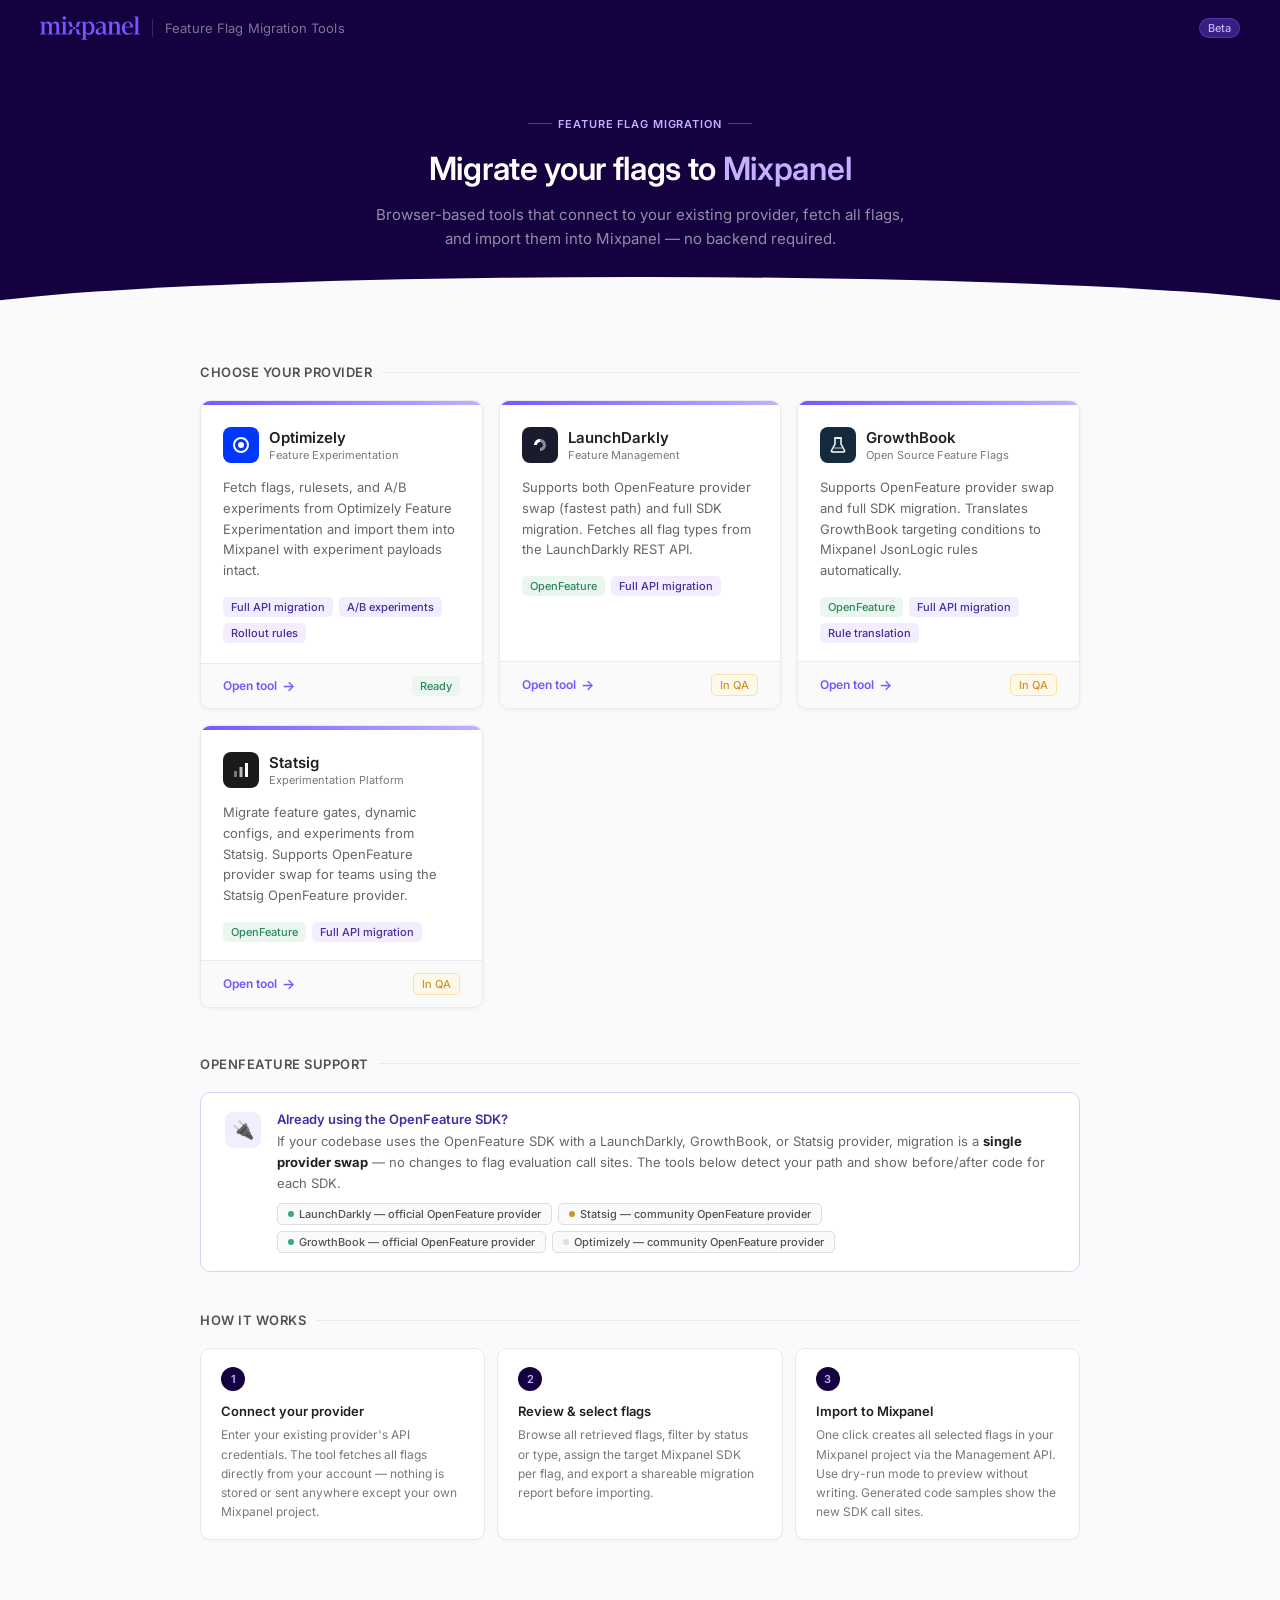
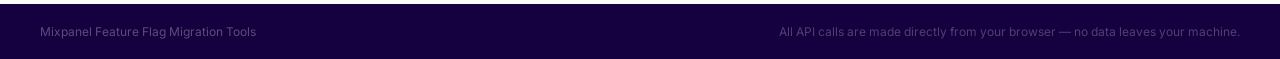
==== index.html @ 2861303f "updated index.html" ====
<!DOCTYPE html>
<html lang="en">
<head>
<meta charset="UTF-8"/>
<meta name="viewport" content="width=device-width, initial-scale=1.0"/>
<title>Mixpanel Migration Tools</title>
<link rel="icon" type="image/svg+xml" href="data:image/svg+xml,%3Csvg%20width%3D%22140%22%20height%3D%22140%22%20viewBox%3D%220%200%20140%20140%22%20fill%3D%22none%22%20xmlns%3D%22http%3A//www.w3.org/2000/svg%22%3E%3Cpath%20d%3D%22M48.0089%2061.4121H61.3939C58.0516%2059.3212%2056.8002%2056.3908%2055.1212%2050.9576L50.0998%2032.3454C47.803%2023.9817%2045.918%2020.0059%2036.7149%2020.0059H17.4849V25.0272H20.2094C25.8485%2025.0272%2026.4821%2027.1181%2028.1612%2033.3908L32.5489%2049.7062C34.8457%2057.658%2038.4098%2061.4121%2048.0247%2061.4121H48.0089ZM78.9765%2061.4121H92.3456C101.961%2061.4121%20105.303%2057.6422%20107.616%2049.7062L112.003%2033.3908C113.682%2027.1181%20114.506%2025.0272%20119.955%2025.0272H122.68V20.0059H103.655C94.2464%2020.0059%2092.3614%2023.7758%2090.2705%2032.3454L85.2492%2050.9576C83.5701%2056.5967%2082.3188%2059.3212%2078.9765%2061.4121ZM61.3939%2078.963H78.977L78.9765%2061.4121H61.3939V78.963ZM17.4849%20120.369H36.7149C45.918%20120.369%2047.803%20116.393%2050.0998%20108.03L55.1212%2089.4176C56.8002%2083.9844%2058.0516%2081.054%2061.3939%2078.963H48.0089C38.3939%2078.963%2034.8299%2082.733%2032.533%2090.6689L28.1453%20106.984C26.4663%20113.257%2025.8485%20115.348%2020.1935%20115.348H17.4849V120.369ZM103.624%20120.369H122.648V115.348H119.923C114.49%20115.348%20113.651%20113.257%20111.972%20106.984L107.584%2090.6689C105.287%2082.7172%20101.945%2078.963%2092.3139%2078.963H78.977C82.3193%2081.054%2083.5226%2083.7785%2085.2017%2089.4176L90.223%20108.03C92.3139%20116.599%2094.1989%20120.369%20103.608%20120.369H103.624Z%22%20fill%3D%22%237856FF%22/%3E%3C/svg%3E"/>
<style>
  @import url('https://fonts.googleapis.com/css2?family=Inter:wght@400;500;600&display=swap');

  :root {
    --purple-01: #F2EEFF; --purple-02: #DAD0FF; --purple-03: #C1B1FF;
    --purple-05: #9074FF; --purple-06: #7856FF; --purple-07: #5F41CF;
    --purple-08: #472BA0; --purple-09: #2E1670; --purple-10: #150040;
    --gray-01: #FAFAFA; --gray-02: #F4F4F4; --gray-03: #EAEAEA;
    --gray-04: #DFDFDF; --gray-08: #797979; --gray-09: #515151; --gray-10: #1F2023;
    --grass-01: #EBF6F1; --grass-06: #3BA974; --grass-07: #2C885C;
    --text-primary: #1F2023; --text-secondary: rgba(0,0,0,0.60); --text-muted: #797979;
    --surface: #FFFFFF; --border: #EAEAEA; --border-strong: #DFDFDF;
    --radius: 10px; --radius-sm: 6px;
    --font: 'Inter', system-ui, sans-serif;
  }

  * { box-sizing: border-box; margin: 0; padding: 0; }
  body {
    font-family: var(--font);
    background: var(--gray-01);
    color: var(--text-primary);
    min-height: 100vh;
    display: flex;
    flex-direction: column;
  }

  /* ── Top nav ── */
  .topnav {
    background: var(--purple-10);
    padding: 0 40px;
    height: 56px;
    display: flex;
    align-items: center;
    justify-content: space-between;
    flex-shrink: 0;
  }
  .topnav-left { display: flex; align-items: center; gap: 12px; }
  .topnav-wordmark { display: block; }
  .topnav-divider { width: 1px; height: 18px; background: rgba(255,255,255,0.15); }
  .topnav-label { font-size: 13px; color: rgba(255,255,255,0.45); font-weight: 400; letter-spacing: 0.01em; }
  .topnav-badge {
    font-size: 11px; font-weight: 500;
    background: rgba(120,86,255,0.35);
    color: var(--purple-03);
    padding: 2px 8px; border-radius: 20px;
    border: 1px solid rgba(120,86,255,0.4);
  }

  /* ── Hero ── */
  .hero {
    background: var(--purple-10);
    padding: 52px 40px 64px;
    position: relative;
    overflow: hidden;
  }
  .hero::after {
    content: '';
    position: absolute;
    bottom: -1px; left: 0; right: 0;
    height: 40px;
    background: var(--gray-01);
    clip-path: ellipse(55% 100% at 50% 100%);
  }
  .hero-inner { max-width: 720px; margin: 0 auto; text-align: center; position: relative; z-index: 1; }
  .hero-eyebrow {
    display: inline-flex; align-items: center; gap: 6px;
    font-size: 11px; font-weight: 600; letter-spacing: 0.08em; text-transform: uppercase;
    color: var(--purple-03); margin-bottom: 18px;
  }
  .hero-eyebrow::before, .hero-eyebrow::after {
    content: ''; display: block; width: 24px; height: 1px; background: rgba(193,177,255,0.35);
  }
  .hero-title {
    font-size: 32px; font-weight: 600; line-height: 1.25;
    color: #fff; margin-bottom: 14px; letter-spacing: -0.01em;
  }
  .hero-title span { color: var(--purple-03); }
  .hero-sub {
    font-size: 15px; color: rgba(255,255,255,0.55); line-height: 1.65; max-width: 540px; margin: 0 auto;
  }

  /* ── Main content ── */
  .content {
    flex: 1;
    padding: 48px 40px 64px;
    max-width: 960px;
    margin: 0 auto;
    width: 100%;
  }

  /* ── Section header ── */
  .section-header {
    display: flex; align-items: center; gap: 10px;
    margin-bottom: 20px;
  }
  .section-title { font-size: 13px; font-weight: 600; color: var(--gray-09); letter-spacing: 0.04em; text-transform: uppercase; }
  .section-line { flex: 1; height: 1px; background: var(--border); }

  /* ── Tool cards grid ── */
  .tools-grid {
    display: grid;
    grid-template-columns: repeat(auto-fill, minmax(280px, 1fr));
    gap: 16px;
    margin-bottom: 48px;
  }

  .tool-card {
    background: var(--surface);
    border: 1px solid var(--border);
    border-radius: var(--radius);
    overflow: hidden;
    box-shadow: 0 1px 4px rgba(0,0,0,0.05);
    display: flex;
    flex-direction: column;
    transition: box-shadow 0.15s, border-color 0.15s, transform 0.15s;
    text-decoration: none;
    color: inherit;
    position: relative;
  }
  .tool-card:not(.coming-soon):hover {
    box-shadow: 0 4px 16px rgba(120,86,255,0.12), 0 1px 4px rgba(0,0,0,0.06);
    border-color: var(--purple-03);
    transform: translateY(-2px);
  }
  .tool-card.coming-soon { opacity: 0.6; cursor: default; }

  .tool-card-accent {
    height: 4px;
    background: linear-gradient(90deg, var(--purple-06), var(--purple-03));
  }
  .tool-card.coming-soon .tool-card-accent {
    background: var(--gray-03);
  }

  .tool-card-body { padding: 22px 22px 18px; flex: 1; }

  .tool-card-provider {
    display: flex; align-items: center; gap: 10px; margin-bottom: 14px;
  }
  .provider-logo {
    width: 36px; height: 36px; border-radius: 8px;
    display: flex; align-items: center; justify-content: center;
    font-size: 18px; flex-shrink: 0;
  }
  .provider-logo.ld   { background: #1B1B2E; }
  .provider-logo.opt  { background: #0037FF; }
  .provider-logo.stat { background: #1A1A1A; }
  .provider-logo.gb   { background: #162A3E; }

  .provider-name { font-size: 15px; font-weight: 600; color: var(--gray-10); }
  .provider-type { font-size: 11px; color: var(--text-muted); margin-top: 1px; }

  .tool-card-desc {
    font-size: 13px; color: var(--text-secondary); line-height: 1.6; margin-bottom: 16px;
  }

  .tool-card-tags { display: flex; flex-wrap: wrap; gap: 6px; }
  .tag {
    font-size: 11px; font-weight: 500;
    padding: 3px 8px; border-radius: 5px;
  }
  .tag-of  { background: var(--grass-01); color: var(--grass-07); }
  .tag-api { background: var(--purple-01); color: var(--purple-08); }
  .tag-soon { background: var(--gray-02); color: var(--gray-08); border: 1px solid var(--border); }

  .tool-card-footer {
    padding: 12px 22px;
    border-top: 1px solid var(--border);
    display: flex; align-items: center; justify-content: space-between;
    background: var(--gray-01);
  }
  .tool-card-cta {
    font-size: 12px; font-weight: 600;
    color: var(--purple-06);
    display: flex; align-items: center; gap: 5px;
    transition: gap 0.13s;
  }
  .tool-card:not(.coming-soon):hover .tool-card-cta { gap: 8px; }
  .tool-card-cta-arrow { font-size: 14px; }
  .tool-card-status {
    font-size: 11px; font-weight: 500;
    padding: 3px 8px; border-radius: 5px;
  }
  .status-ready    { background: var(--grass-01); color: var(--grass-07); }
  .status-soon     { background: var(--gray-02); color: var(--gray-08); border: 1px solid var(--border); }
  .status-qa       { background: #FEF8EB; color: #CA9430; border: 1px solid #FCE0A5; }

  /* ── OpenFeature info strip ── */
  .of-strip {
    background: var(--surface);
    border: 1px solid var(--purple-02);
    border-radius: var(--radius);
    padding: 18px 24px;
    display: flex;
    align-items: flex-start;
    gap: 16px;
    margin-bottom: 48px;
  }
  .of-strip-icon {
    width: 36px; height: 36px; border-radius: 8px;
    background: var(--purple-01); display: flex; align-items: center;
    justify-content: center; font-size: 18px; flex-shrink: 0; margin-top: 1px;
  }
  .of-strip-body { flex: 1; }
  .of-strip-title { font-size: 13px; font-weight: 600; color: var(--purple-08); margin-bottom: 4px; }
  .of-strip-text  { font-size: 13px; color: var(--text-secondary); line-height: 1.6; }
  .of-strip-text strong { color: var(--text-primary); }
  .of-providers { display: flex; gap: 6px; margin-top: 10px; flex-wrap: wrap; }
  .of-pill {
    font-size: 11px; font-weight: 500; padding: 3px 10px; border-radius: 5px;
    border: 1px solid var(--border-strong); color: var(--gray-09); background: var(--gray-01);
    display: flex; align-items: center; gap: 5px;
  }
  .of-pill .dot { width: 6px; height: 6px; border-radius: 50%; }
  .of-pill .dot.green  { background: var(--grass-06); }
  .of-pill .dot.amber  { background: #CA9430; }
  .of-pill .dot.gray   { background: var(--gray-04); }

  /* ── How it works ── */
  .how-grid { display: grid; grid-template-columns: repeat(3, 1fr); gap: 12px; }
  .how-step {
    background: var(--surface); border: 1px solid var(--border);
    border-radius: var(--radius); padding: 18px 20px;
    box-shadow: 0 1px 3px rgba(0,0,0,0.03);
  }
  .how-num {
    width: 24px; height: 24px; border-radius: 50%;
    background: var(--purple-10); color: var(--purple-03);
    font-size: 11px; font-weight: 600;
    display: flex; align-items: center; justify-content: center;
    margin-bottom: 12px;
  }
  .how-title { font-size: 13px; font-weight: 600; color: var(--gray-10); margin-bottom: 6px; }
  .how-desc  { font-size: 12px; color: var(--text-muted); line-height: 1.6; }

  /* ── Footer ── */
  .footer {
    background: var(--purple-10);
    padding: 20px 40px;
    display: flex; align-items: center; justify-content: space-between;
    flex-shrink: 0;
  }
  .footer-left { font-size: 12px; color: rgba(255,255,255,0.3); }
  .footer-right { font-size: 12px; color: rgba(255,255,255,0.25); }
</style>
</head>
<body>

<!-- ── Top nav ── -->
<header class="topnav">
  <div class="topnav-left">
    <svg class="topnav-wordmark" width="100" height="24" viewBox="0 0 400 95" fill="none" xmlns="http://www.w3.org/2000/svg">
      <path d="M0 73.4531H23.9775V70.905H22.1769C18.6724 70.905 17.8284 69.9485 17.8284 66.452V34.8384C20.2719 30.6988 23.5595 28.0462 27.6991 28.0462C32.8997 28.0462 36.0827 31.8643 36.0827 39.0825V66.46C36.0827 69.9646 35.2307 70.9131 31.8386 70.9131H29.9256V73.4611H53.3725V70.9131H51.6765C48.1719 70.9131 47.3279 69.9565 47.3279 66.46V37.9089C47.3279 36.9524 47.3279 35.9959 47.2234 35.0474C49.5545 30.8033 53.0591 28.0462 57.1986 28.0462C62.3993 28.0462 65.5823 31.8643 65.5823 39.0825V66.46C65.5823 69.9646 64.7303 70.9131 61.3382 70.9131H59.4252V73.4611H82.8721V70.9131H81.2806C77.6715 70.9131 76.8275 69.9565 76.8275 66.46V37.9089C76.8275 27.1942 70.7829 21.2541 61.9732 21.2541C55.3981 21.2541 49.667 24.8632 46.5884 32.0733C44.7879 25.0722 39.4828 21.2541 32.4737 21.2541C26.212 21.2541 20.8024 24.6461 17.8284 31.4383V22.5241H0V25.0722H2.12204C5.73112 25.0722 6.57511 26.0287 6.57511 29.5252V66.452C6.57511 69.9565 5.72308 70.905 2.12204 70.905H0V73.4531ZM96.9789 14.0359C100.797 14.0359 103.98 10.8529 103.98 7.03482C103.98 3.21675 100.797 0.0336914 96.9789 0.0336914C93.1608 0.0336914 89.9777 3.21675 89.9777 7.03482C89.9777 10.8529 93.1608 14.0359 96.9789 14.0359ZM85.0987 73.4531H108.65V70.905H107.059C103.554 70.905 102.71 69.9485 102.71 66.452V22.5241H84.8816V25.0722H87.0037C90.6127 25.0722 91.4567 26.0287 91.4567 29.5252V66.452C91.4567 69.9565 90.6047 70.905 87.0037 70.905H85.0906V73.4531H85.0987ZM125.843 43.5355H132.636C130.94 42.4745 130.305 40.9875 129.453 38.2304L126.904 28.7857C125.739 24.5417 124.782 22.5241 120.112 22.5241H110.354V25.0722H111.737C114.598 25.0722 114.92 26.1332 115.772 29.3162L117.998 37.5954C119.164 41.6305 120.972 43.5355 125.851 43.5355H125.843ZM141.55 43.5355H148.342C153.221 43.5355 154.917 41.6225 156.091 37.5954L158.317 29.3162C159.169 26.1332 159.587 25.0722 162.352 25.0722H163.735V22.5241H154.081C149.306 22.5241 148.35 24.4372 147.289 28.7857L144.741 38.2304C143.889 41.092 143.246 42.4745 141.55 43.5355ZM132.636 52.4497H141.55V43.5355H132.636V52.4497ZM110.354 73.4611H120.112C124.782 73.4611 125.739 71.4436 126.904 67.1995L129.453 57.7548C130.305 54.9978 130.94 53.5107 132.636 52.4497H125.843C120.964 52.4497 119.156 54.3628 117.99 58.3898L115.764 66.669C114.912 69.852 114.598 70.9131 111.729 70.9131H110.346V73.4611H110.354ZM154.065 73.4611H163.719V70.9131H162.336C159.579 70.9131 159.153 69.852 158.301 66.669L156.074 58.3898C154.909 54.3547 153.213 52.4497 148.326 52.4497H141.55C143.246 53.5107 143.865 54.8933 144.717 57.7548L147.265 67.1995C148.326 71.5481 149.282 73.4611 154.057 73.4611H154.065ZM165.101 94.6815H189.714V92.1335H187.166C183.774 92.1335 182.922 91.1769 182.922 87.6804V67.4165C186 71.9821 191.201 74.7392 197.35 74.7392C208.917 74.7392 218.144 64.555 218.144 46.9437C218.144 31.0283 209.447 21.2702 198.194 21.2702C191.619 21.2702 186.097 25.0882 182.913 31.8804V22.5402H165.085V25.0882H167.207C170.712 25.0882 171.66 26.0448 171.66 29.5413V87.6724C171.66 91.1769 170.704 92.1254 167.207 92.1254H165.085V94.6735L165.101 94.6815ZM194.175 27.8372C201.071 27.8372 206.698 34.3079 206.698 47.1446C206.698 61.1469 201.497 68.791 194.392 68.791C189.826 68.791 185.799 66.3475 182.93 62.1034V35.7869C185.687 30.5863 189.617 27.8292 194.175 27.8292V27.8372ZM234.92 74.5221C241.816 74.5221 247.33 71.2346 251.47 63.8074V64.973C251.47 71.3391 255.505 74.0961 262.185 74.0961C264.202 74.0961 266.75 73.8871 268.446 73.3566V70.7041C267.594 70.9131 266.959 71.0256 266.324 71.0256C263.672 71.0256 262.82 69.4341 262.82 66.886V39.7175C262.82 27.1942 255.818 21.2541 244.043 21.2541C236.19 21.2541 228.553 24.8632 223.674 28.6812L225.37 31.6553C230.466 28.1507 235.45 26.1412 240.86 26.1412C247.861 26.1412 251.47 29.9593 251.47 38.8735V41.2045L238.416 46.3006C226.536 51.1797 222.179 55.7453 222.179 62.6419C222.179 69.5386 227.058 74.5221 234.912 74.5221H234.92ZM233.328 59.8768C233.328 54.5717 236.407 50.7537 242.668 47.9966L251.478 44.1786V60.7289C248.19 65.2945 244.372 67.947 240.233 67.947C236.093 67.947 233.336 65.0855 233.336 59.8849L233.328 59.8768ZM270.568 73.4611H294.763V70.9131H292.745C289.241 70.9131 288.397 69.9565 288.397 66.46V34.9429C290.84 30.6988 294.441 28.0462 298.685 28.0462C304.199 28.0462 307.704 31.8643 307.704 39.0825V66.46C307.704 69.9646 306.852 70.9131 303.46 70.9131H301.442V73.4611H325.524V70.9131H323.402C319.793 70.9131 318.949 69.9565 318.949 66.46V37.9089C318.949 27.1942 312.583 21.2541 303.564 21.2541C296.989 21.2541 291.467 24.6461 288.389 31.4383V22.5241H270.56V25.0722H272.682C276.291 25.0722 277.135 26.0287 277.135 29.5252V66.452C277.135 69.9565 276.283 70.905 272.682 70.905H270.56V73.4531L270.568 73.4611ZM353.111 74.7311C360.112 74.7311 366.695 71.5481 371.47 67.73L369.878 65.399C365.634 68.4775 360.859 69.8521 356.406 69.8521C345.587 69.8521 339.221 62.2159 339.221 47.3616V45.4486H372.748C372.539 31.1248 363.729 21.3666 350.892 21.3666C338.056 21.3666 327.759 32.9334 327.759 48.2137C327.759 64.981 337.308 74.7392 353.119 74.7392L353.111 74.7311ZM350.989 24.0111C357.355 24.0111 361.277 30.9078 361.92 42.579H339.43C340.387 30.8033 344.84 24.0111 350.997 24.0111H350.989ZM375.071 73.4531H399.683V70.905H397.24C393.735 70.905 392.891 69.9485 392.891 66.452V1.3037H375.063V3.85176H377.185C380.689 3.85176 381.638 4.80828 381.638 8.30483V66.452C381.638 69.9565 380.681 70.905 377.185 70.905H375.063V73.4531H375.071Z" fill="#7856FF"/>
    </svg>
    <div class="topnav-divider"></div>
    <span class="topnav-label">Feature Flag Migration Tools</span>
  </div>
  <span class="topnav-badge">Beta</span>
</header>

<!-- ── Hero ── -->
<section class="hero">
  <div class="hero-inner">
    <div class="hero-eyebrow">Feature Flag Migration</div>
    <h1 class="hero-title">Migrate your flags to <span>Mixpanel</span></h1>
    <p class="hero-sub">Browser-based tools that connect to your existing provider, fetch all flags, and import them into Mixpanel — no backend required.</p>
  </div>
</section>

<!-- ── Content ── -->
<main class="content">

  <!-- Tools -->
  <div class="section-header">
    <span class="section-title">Choose your provider</span>
    <div class="section-line"></div>
  </div>

  <div class="tools-grid">

    <!-- Optimizely -->
    <a class="tool-card" href="./optimizely_mixpanel_migration.html">
      <div class="tool-card-accent"></div>
      <div class="tool-card-body">
        <div class="tool-card-provider">
          <div class="provider-logo opt">
            <svg width="20" height="20" viewBox="0 0 20 20" fill="none"><circle cx="10" cy="10" r="7" stroke="white" stroke-width="2"/><circle cx="10" cy="10" r="3" fill="white"/></svg>
          </div>
          <div>
            <div class="provider-name">Optimizely</div>
            <div class="provider-type">Feature Experimentation</div>
          </div>
        </div>
        <p class="tool-card-desc">Fetch flags, rulesets, and A/B experiments from Optimizely Feature Experimentation and import them into Mixpanel with experiment payloads intact.</p>
        <div class="tool-card-tags">
          <span class="tag tag-api">Full API migration</span>
          <span class="tag tag-api">A/B experiments</span>
          <span class="tag tag-api">Rollout rules</span>
        </div>
      </div>
      <div class="tool-card-footer">
        <span class="tool-card-cta">Open tool <span class="tool-card-cta-arrow">→</span></span>
        <span class="tool-card-status status-ready">Ready</span>
      </div>
    </a>

    <!-- LaunchDarkly -->
    <a class="tool-card" href="./launchdarkly_mixpanel_migration.html">
      <div class="tool-card-accent"></div>
      <div class="tool-card-body">
        <div class="tool-card-provider">
          <div class="provider-logo ld">
            <svg width="20" height="20" viewBox="0 0 20 20" fill="none"><path d="M4 10C4 6.69 6.69 4 10 4V7C8.34 7 7 8.34 7 10H4Z" fill="white"/><path d="M10 4C13.31 4 16 6.69 16 10C16 13.31 13.31 16 10 16V13C11.66 13 13 11.66 13 10C13 8.34 11.66 7 10 7V4Z" fill="white" opacity="0.5"/></svg>
          </div>
          <div>
            <div class="provider-name">LaunchDarkly</div>
            <div class="provider-type">Feature Management</div>
          </div>
        </div>
        <p class="tool-card-desc">Supports both OpenFeature provider swap (fastest path) and full SDK migration. Fetches all flag types from the LaunchDarkly REST API.</p>
        <div class="tool-card-tags">
          <span class="tag tag-of">OpenFeature</span>
          <span class="tag tag-api">Full API migration</span>
        </div>
      </div>
      <div class="tool-card-footer">
        <span class="tool-card-cta">Open tool <span class="tool-card-cta-arrow">→</span></span>
        <span class="tool-card-status status-qa">In QA</span>
      </div>
    </a>

    <!-- GrowthBook -->
    <a class="tool-card" href="./growthbook_mixpanel_migration.html">
      <div class="tool-card-accent"></div>
      <div class="tool-card-body">
        <div class="tool-card-provider">
          <div class="provider-logo gb">
            <!-- GrowthBook "flask" mark, simplified -->
            <svg width="20" height="20" viewBox="0 0 20 20" fill="none">
              <path d="M7 3H13V9L16.5 15.5C16.9 16.3 16.3 17 15.4 17H4.6C3.7 17 3.1 16.3 3.5 15.5L7 9V3Z" stroke="white" stroke-width="1.5" fill="none" stroke-linejoin="round"/>
              <path d="M5.5 13H14.5" stroke="white" stroke-width="1.5" opacity="0.5"/>
              <path d="M7 3H13" stroke="white" stroke-width="1.5" stroke-linecap="round"/>
            </svg>
          </div>
          <div>
            <div class="provider-name">GrowthBook</div>
            <div class="provider-type">Open Source Feature Flags</div>
          </div>
        </div>
        <p class="tool-card-desc">Supports OpenFeature provider swap and full SDK migration. Translates GrowthBook targeting conditions to Mixpanel JsonLogic rules automatically.</p>
        <div class="tool-card-tags">
          <span class="tag tag-of">OpenFeature</span>
          <span class="tag tag-api">Full API migration</span>
          <span class="tag tag-api">Rule translation</span>
        </div>
      </div>
      <div class="tool-card-footer">
        <span class="tool-card-cta">Open tool <span class="tool-card-cta-arrow">→</span></span>
        <span class="tool-card-status status-qa">In QA</span>
      </div>
    </a>

    <!-- Statsig -->
    <a class="tool-card" href="./statsig_mixpanel_migration.html">
      <div class="tool-card-accent"></div>
      <div class="tool-card-body">
        <div class="tool-card-provider">
          <div class="provider-logo stat">
            <svg width="20" height="20" viewBox="0 0 20 20" fill="none"><rect x="3" y="11" width="3" height="6" fill="white" opacity="0.4"/><rect x="8.5" y="7" width="3" height="10" fill="white" opacity="0.7"/><rect x="14" y="3" width="3" height="14" fill="white"/></svg>
          </div>
          <div>
            <div class="provider-name">Statsig</div>
            <div class="provider-type">Experimentation Platform</div>
          </div>
        </div>
        <p class="tool-card-desc">Migrate feature gates, dynamic configs, and experiments from Statsig. Supports OpenFeature provider swap for teams using the Statsig OpenFeature provider.</p>
        <div class="tool-card-tags">
          <span class="tag tag-of">OpenFeature</span>
          <span class="tag tag-api">Full API migration</span>
        </div>
      </div>
      <div class="tool-card-footer">
        <span class="tool-card-cta">Open tool <span class="tool-card-cta-arrow">→</span></span>
        <span class="tool-card-status status-qa">In QA</span>
      </div>
    </a>

  </div>

  <!-- OpenFeature strip -->
  <div class="section-header">
    <span class="section-title">OpenFeature support</span>
    <div class="section-line"></div>
  </div>

  <div class="of-strip" style="margin-bottom: 40px">
    <div class="of-strip-icon">🔌</div>
    <div class="of-strip-body">
      <div class="of-strip-title">Already using the OpenFeature SDK?</div>
      <div class="of-strip-text">
        If your codebase uses the OpenFeature SDK with a LaunchDarkly, GrowthBook, or Statsig provider, migration is a <strong>single provider swap</strong> — no changes to flag evaluation call sites. The tools below detect your path and show before/after code for each SDK.
      </div>
      <div class="of-providers">
        <span class="of-pill"><span class="dot green"></span> LaunchDarkly — official OpenFeature provider</span>
        <span class="of-pill"><span class="dot amber"></span> Statsig — community OpenFeature provider</span>
        <span class="of-pill"><span class="dot green"></span> GrowthBook — official OpenFeature provider</span>
        <span class="of-pill"><span class="dot gray"></span> Optimizely — community OpenFeature provider</span>
      </div>
    </div>
  </div>

  <!-- How it works -->
  <div class="section-header">
    <span class="section-title">How it works</span>
    <div class="section-line"></div>
  </div>

  <div class="how-grid">
    <div class="how-step">
      <div class="how-num">1</div>
      <div class="how-title">Connect your provider</div>
      <div class="how-desc">Enter your existing provider's API credentials. The tool fetches all flags directly from your account — nothing is stored or sent anywhere except your own Mixpanel project.</div>
    </div>
    <div class="how-step">
      <div class="how-num">2</div>
      <div class="how-title">Review & select flags</div>
      <div class="how-desc">Browse all retrieved flags, filter by status or type, assign the target Mixpanel SDK per flag, and export a shareable migration report before importing.</div>
    </div>
    <div class="how-step">
      <div class="how-num">3</div>
      <div class="how-title">Import to Mixpanel</div>
      <div class="how-desc">One click creates all selected flags in your Mixpanel project via the Management API. Use dry-run mode to preview without writing. Generated code samples show the new SDK call sites.</div>
    </div>
  </div>

</main>

<!-- ── Footer ── -->
<footer class="footer">
  <span class="footer-left">Mixpanel Feature Flag Migration Tools</span>
  <span class="footer-right">All API calls are made directly from your browser — no data leaves your machine.</span>
</footer>

</body>
</html>
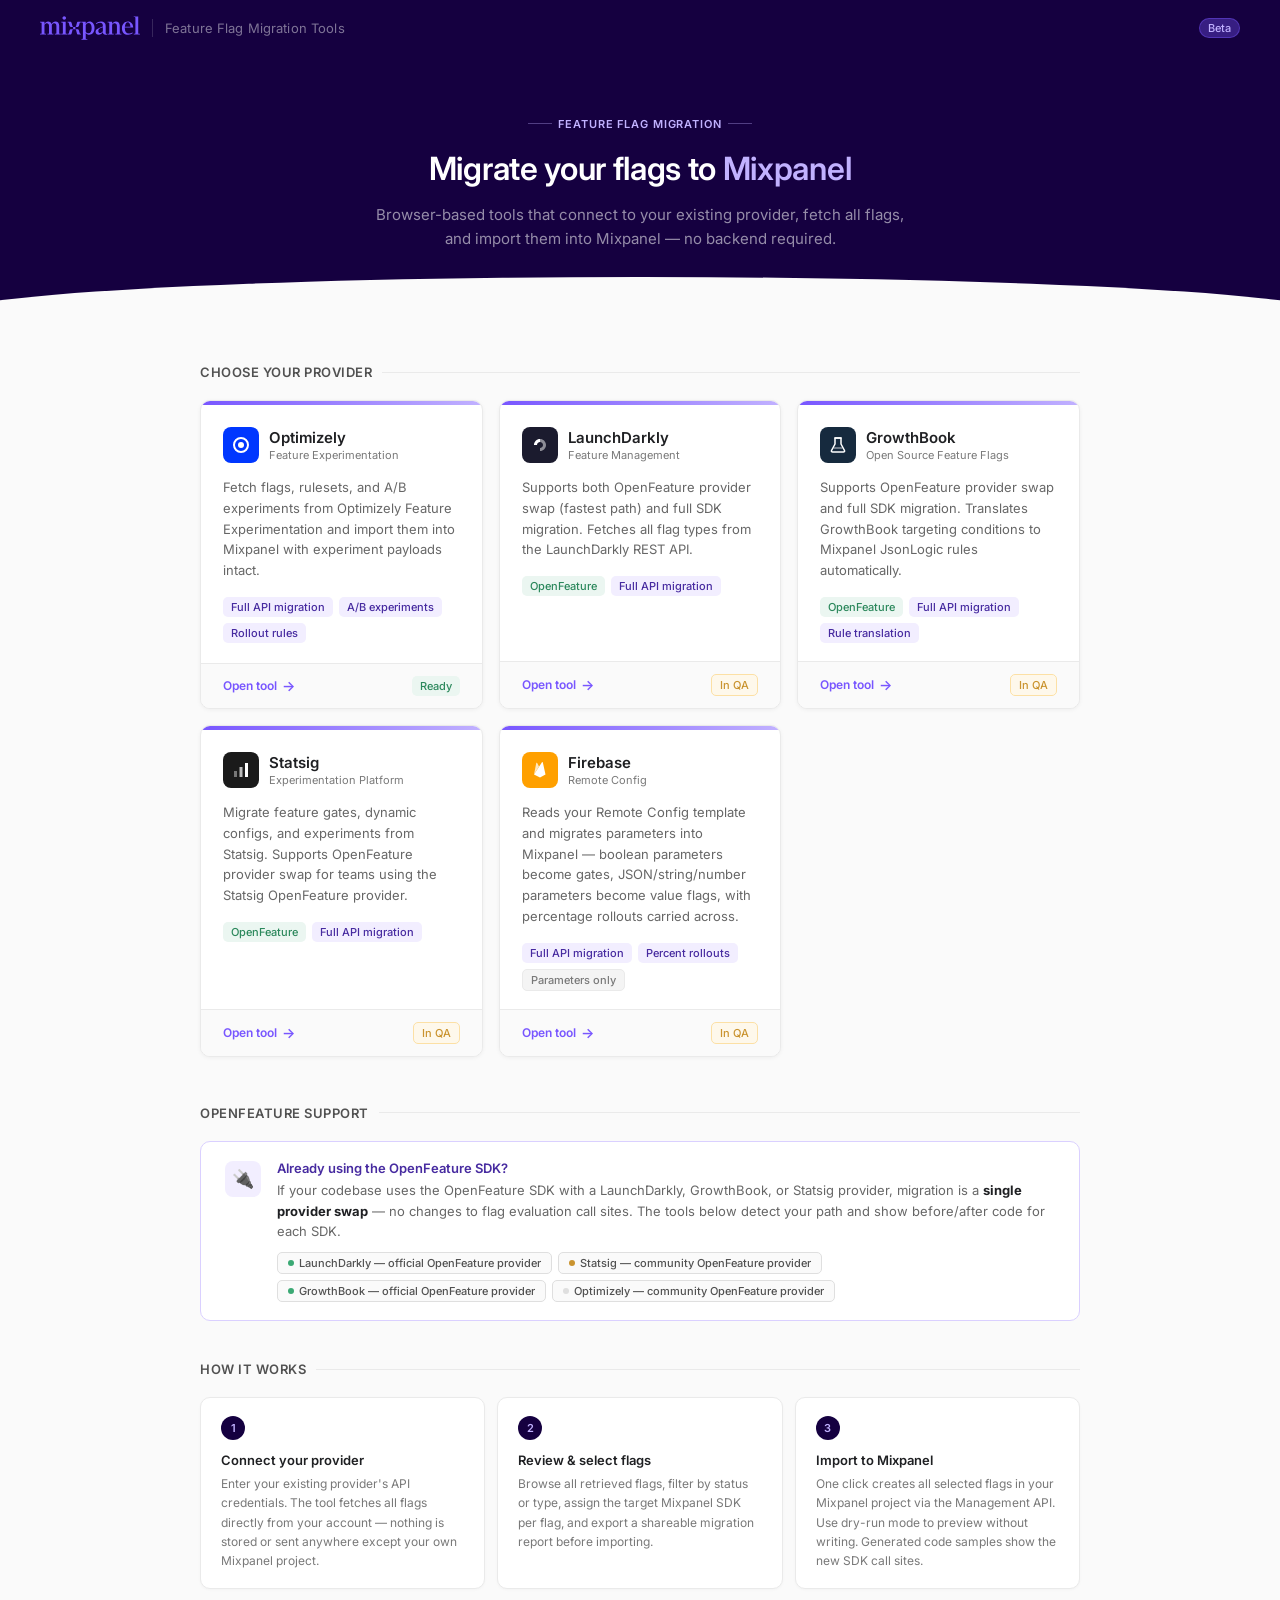
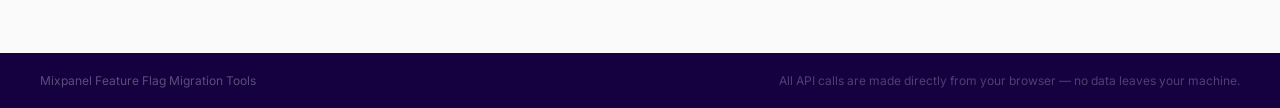
==== commit 86d8801a: "first draft" ====
--- a/index.html
+++ b/index.html
@@ -153,6 +153,7 @@
   .provider-logo.opt  { background: #0037FF; }
   .provider-logo.stat { background: #1A1A1A; }
   .provider-logo.gb   { background: #162A3E; }
+  .provider-logo.fb   { background: #FFA000; }
 
   .provider-name { font-size: 15px; font-weight: 600; color: var(--gray-10); }
   .provider-type { font-size: 11px; color: var(--text-muted); margin-top: 1px; }
@@ -384,6 +385,36 @@
         <div class="tool-card-tags">
           <span class="tag tag-of">OpenFeature</span>
           <span class="tag tag-api">Full API migration</span>
+        </div>
+      </div>
+      <div class="tool-card-footer">
+        <span class="tool-card-cta">Open tool <span class="tool-card-cta-arrow">→</span></span>
+        <span class="tool-card-status status-qa">In QA</span>
+      </div>
+    </a>
+
+    <!-- Firebase -->
+    <a class="tool-card" href="./firebase_mixpanel_migration.html">
+      <div class="tool-card-accent"></div>
+      <div class="tool-card-body">
+        <div class="tool-card-provider">
+          <div class="provider-logo fb">
+            <!-- Firebase flame mark, simplified -->
+            <svg width="20" height="20" viewBox="0 0 20 20" fill="none">
+              <path d="M4 14.5L6.2 3.2C6.3 2.7 7 2.6 7.2 3.1L9 6.5L4 14.5Z" fill="white" opacity="0.75"/>
+              <path d="M4 14.5L11.8 2.4C12.1 1.9 12.8 2.1 12.9 2.7L15.5 14.5L10 17.4L4 14.5Z" fill="white"/>
+            </svg>
+          </div>
+          <div>
+            <div class="provider-name">Firebase</div>
+            <div class="provider-type">Remote Config</div>
+          </div>
+        </div>
+        <p class="tool-card-desc">Reads your Remote Config template and migrates parameters into Mixpanel — boolean parameters become gates, JSON/string/number parameters become value flags, with percentage rollouts carried across.</p>
+        <div class="tool-card-tags">
+          <span class="tag tag-api">Full API migration</span>
+          <span class="tag tag-api">Percent rollouts</span>
+          <span class="tag tag-soon">Parameters only</span>
         </div>
       </div>
       <div class="tool-card-footer">
